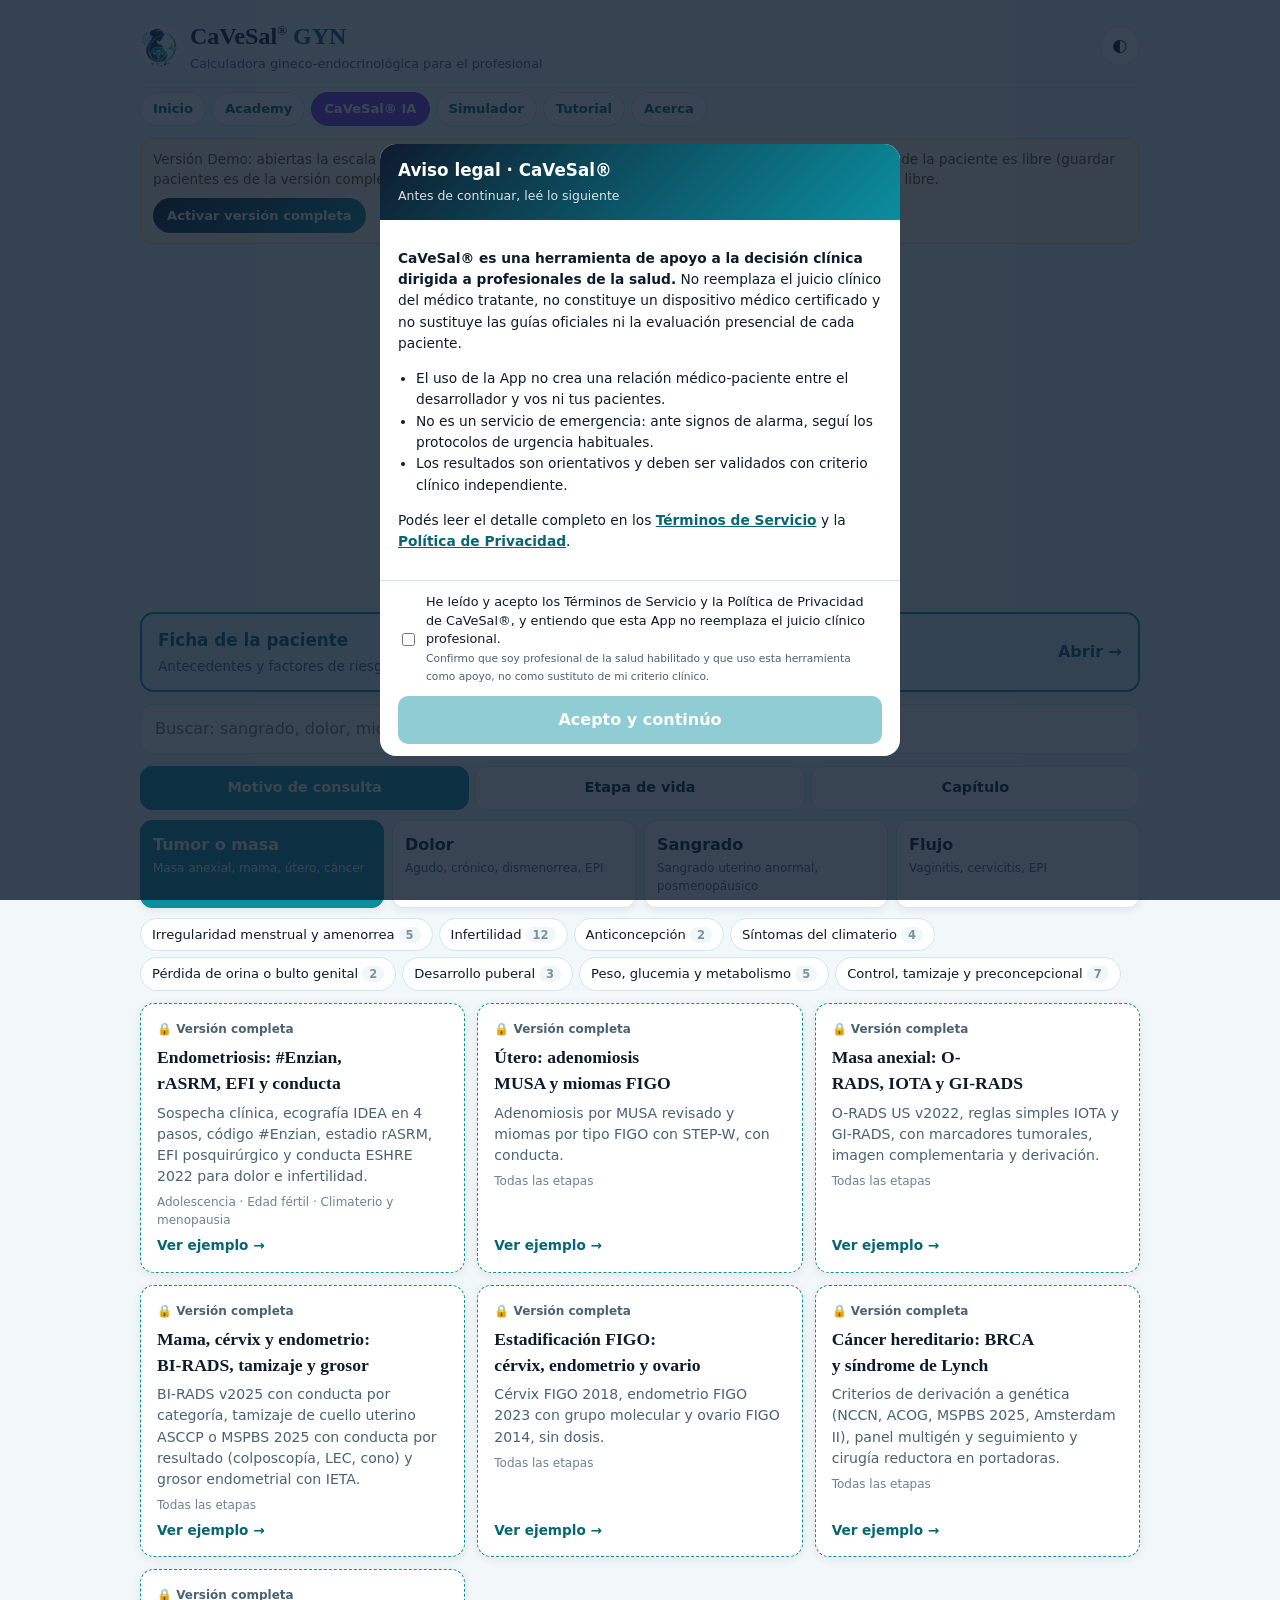
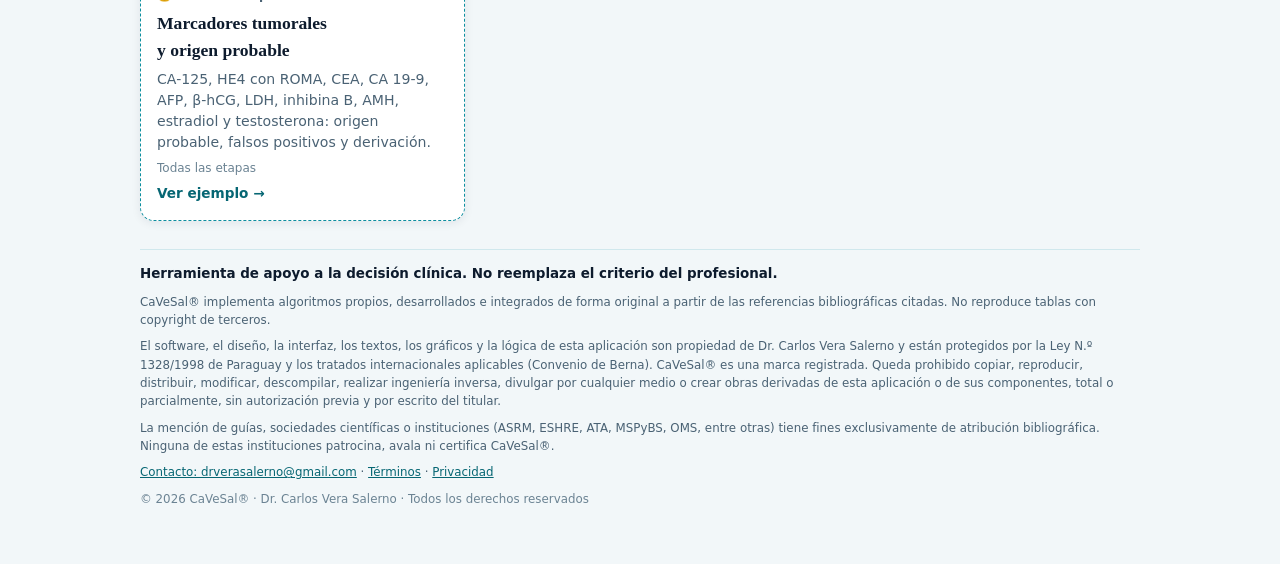
==== demo/index.html @ faa4f285 "Entradas /demo/ y /full/ como en Emergencias (sw v7) Co-authored-by: Perplexity <noreply@perplexity." ====
<!DOCTYPE html>
<!-- Generado por tools/entradas.py desde index.html. No editar a mano. -->
<html lang="es">
<head>
<meta charset="utf-8">
<meta name="viewport" content="width=device-width, initial-scale=1, viewport-fit=cover">
<title>Modo Demo — CaVeSal® GYN</title>
<meta name="description" content="Probá gratis CaVeSal® GYN: escala MRS, día de ovulación, Calculadora de THM, POP-Q, IMC, ficha de la paciente, casos de ejemplo y simulador.">
<meta name="author" content="Dr. Carlos Vera Salerno — CaVeSal® Maternal Fetal Intelligence">
<meta name="copyright" content="© 2026 Dr. Carlos Vera Salerno · CaVeSal® · Ley N.º 1328/1998 (Paraguay)">
<meta name="robots" content="noindex, nofollow">
<meta name="theme-color" content="#0b8e9f">
<script>window.GYN_ENTRADA="demo";window.GYN_RAIZ="../";</script>
<link rel="stylesheet" href="../css/estilos.css">
<meta property="og:type" content="website"/>
<meta property="og:title" content="CaVeSal® DEMO · GYN Calculadora gineco-endocrinológica"/>
<meta property="og:description" content="Probá gratis CaVeSal® GYN: escala MRS, día de ovulación, Calculadora de THM, POP-Q, IMC, ficha de la paciente, casos de ejemplo y simulador."/>
<meta property="og:url" content="https://cavesal.app/cavesal-gyn/demo/"/>
<meta property="og:image" content="https://cavesal.app/cavesal-gyn/og-cover-gyn.jpg"/>
<meta property="og:image:width" content="1200"/>
<meta property="og:image:height" content="630"/>
<meta property="og:image:alt" content="CaVeSal® GYN · Ginecología"/>
<meta property="og:site_name" content="CaVeSal®"/>
<meta property="og:locale" content="es_PY"/>
<meta name="twitter:card" content="summary_large_image"/>
<meta name="twitter:title" content="CaVeSal® DEMO · GYN Calculadora gineco-endocrinológica"/>
<meta name="twitter:description" content="Probá gratis CaVeSal® GYN: escala MRS, día de ovulación, Calculadora de THM, POP-Q, IMC, ficha de la paciente, casos de ejemplo y simulador."/>
<meta name="twitter:image" content="https://cavesal.app/cavesal-gyn/og-cover-gyn.jpg"/>
<link rel="manifest" href="manifest.json">
<link rel="icon" type="image/png" href="../assets/favicon.png">
<link rel="apple-touch-icon" href="../assets/apple-touch-icon.png">
<meta name="apple-mobile-web-app-capable" content="yes">
<meta name="mobile-web-app-capable" content="yes">
<meta name="apple-mobile-web-app-title" content="CaVeSal GYN">
</head>
<body>

<!-- Aviso legal · modal de aceptación (mismo texto y clave que las otras apps CaVeSal®) -->
<div id="cavesal-legal-overlay" hidden>
  <div id="cavesal-legal-modal" role="dialog" aria-modal="true" aria-labelledby="cavesal-legal-title">
    <header>
      <h2 id="cavesal-legal-title">Aviso legal · CaVeSal®</h2>
      <p>Antes de continuar, leé lo siguiente</p>
    </header>
    <div id="cavesal-legal-body">
      <p><strong>CaVeSal® es una herramienta de apoyo a la decisión clínica dirigida a profesionales de la salud.</strong> No reemplaza el juicio clínico del médico tratante, no constituye un dispositivo médico certificado y no sustituye las guías oficiales ni la evaluación presencial de cada paciente.</p>
      <ul>
        <li>El uso de la App no crea una relación médico-paciente entre el desarrollador y vos ni tus pacientes.</li>
        <li>No es un servicio de emergencia: ante signos de alarma, seguí los protocolos de urgencia habituales.</li>
        <li>Los resultados son orientativos y deben ser validados con criterio clínico independiente.</li>
      </ul>
      <p>Podés leer el detalle completo en los <a href="https://cavesal.app/terminos.html" target="_blank" rel="noopener">Términos de Servicio</a> y la <a href="https://cavesal.app/privacidad.html" target="_blank" rel="noopener">Política de Privacidad</a>.</p>
    </div>
    <div id="cavesal-legal-footer">
      <label id="cavesal-legal-check">
        <input type="checkbox" id="cavesal-legal-checkbox">
        <span>He leído y acepto los Términos de Servicio y la Política de Privacidad de CaVeSal®, y entiendo que esta App no reemplaza el juicio clínico profesional.<br><small>Confirmo que soy profesional de la salud habilitado y que uso esta herramienta como apoyo, no como sustituto de mi criterio clínico.</small></span>
      </label>
      <button id="cavesal-legal-accept" type="button" disabled>Acepto y continúo</button>
    </div>
  </div>
</div>

<!-- Activación de la versión completa (se abre desde los botones "Activar versión completa") -->
<div id="license_gate" hidden role="dialog" aria-modal="true" aria-labelledby="lg_tit">
  <div class="lg-caja">
    <button id="lg_cerrar" class="lg-cerrar" type="button" aria-label="Cerrar">×</button>
    <div class="lg-ico" aria-hidden="true">🔒</div>
    <h2 id="lg_tit">Activá CaVeSal® GYN — Versión Completa</h2>
    <p class="lg-msg">Tu clave de acceso es válida para un solo dispositivo. Al ingresarla, este dispositivo queda habilitado para todas las funciones, incluidas las futuras actualizaciones.</p>
    <input id="lg_input" type="text" placeholder="GYN-XXXX-XXXX-XXXX-XXXX" maxlength="30" autocomplete="off" aria-label="Clave de licencia">
    <button id="lg_btn" type="button">Activar</button>
    <div id="lg_error" role="alert" hidden></div>
    <div id="lg_reactivar"></div>
    <a href="https://cavesal.gumroad.com/l/cavesal" target="_blank" rel="noopener">¿No tenés clave? Adquirí la versión completa →</a><br>
    <a href="https://cavesal.app/comprar.html?producto=gyn" target="_blank" rel="noopener">¿No tenés tarjeta? Comprá por transferencia →</a>
  </div>
</div>

<div class="wrap">
  <header class="topbar">
    <a class="brand" href="#">
      <img class="logo" src="../assets/logo-gyn-icono.png" alt="" width="40" height="40">
      <span><span class="name">CaVeSal<sup>®</sup> <b>GYN</b></span><span class="tag">Calculadora gineco-endocrinológica para el profesional</span></span>
    </a>
    <button id="btnTema" class="btn-tema" type="button" aria-label="Cambiar tema claro u oscuro">◐</button>
  </header>
  <nav class="topnav" aria-label="Secciones">
    <a class="pill" href="#">Inicio</a>
    <a class="pill" href="/academy/">Academy</a>
    <a class="pill pill-ia" href="https://ia.cavesal.app/" target="_blank" rel="noopener">CaVeSal® IA</a>
    <a class="pill" href="../simulador.html">Simulador</a>
    <a class="pill" href="../manual.html">Tutorial</a>
    <a class="pill" href="../acerca.html">Acerca</a>
  </nav>
  <div class="demo-banner" id="demoBanner" hidden>
    <span>Versión Demo: abiertas la escala MRS, el día de ovulación, la Calculadora de THM, el POP-Q y el IMC. La ficha de la paciente es libre (guardar pacientes es de la versión completa). En los demás módulos podés ver un caso de ejemplo, y el <a href="../simulador.html">Simulador</a> es libre.</span>
    <button type="button" class="btn-activar" data-activar>Activar versión completa</button>
  </div>

  <main>
    <section id="inicio">
      <div class="logo-hero"><img src="../assets/logo-gyn.jpg" alt="CaVeSal® GYN · Ginecología · Herramientas clínicas para la práctica ginecológica" width="640" height="640"></div>
      <a class="ficha-bar" href="#ficha"><span class="fb-tit">Ficha de la paciente</span><span class="fb-sub" id="fichaChip">Antecedentes y factores de riesgo con semáforo</span><span class="fb-ir">Abrir →</span></a>
      <label class="buscador"><span class="sr">Buscar</span><input id="buscar" type="search" placeholder="Buscar: sangrado, dolor, mioma, SOMP, ectópico, mamografía…" autocomplete="off"></label>
      <div class="tabs" id="tabs" role="tablist" aria-label="Buscar por"></div>
      <div class="sub" id="sub"></div>
      <p class="cat-intro" id="catIntro"></p>
      <div class="grid" id="grid"></div>
      <p class="vacio" id="vacio" hidden>Sin resultados. Probá con otra palabra o elegí un motivo de consulta.</p>
    </section>

    <section id="pantalla" hidden>
      <button type="button" class="btn-volver" id="volver">← Volver</button>
      <div class="p-cab">
        <h2 id="pTitulo" tabindex="-1"></h2>
        <p class="p-sub" id="pSub"></p>
      </div>
      <div class="p-cuerpo" id="pCuerpo"></div>
    </section>
  </main>

  <footer class="pie" id="pie"></footer>
</div>

<script src="../js/textos-es.js"></script>
<script src="../js/cvs-lic.js"></script>
<script src="../js/licencia.js"></script>
<script src="../js/fertilidad.js"></script>
<script src="../js/preconcepcional.js"></script>
<script src="../js/imc.js"></script>
<script src="../js/pubertad.js"></script>
<script src="../js/dm.js"></script>
<script src="../js/ejemplos.js"></script>
<script src="../js/pareja.js"></script>
<script src="../js/somp.js"></script>
<script src="../js/mrs.js"></script>
<script src="../js/prolapso.js"></script>
<script src="../js/incontinencia.js"></script>
<script src="../js/vaginitis.js"></script>
<script src="../js/thm.js"></script>
<script src="../js/mec.js"></script>
<script src="../js/incretinas.js"></script>
<script src="../js/comun.js"></script>
<script src="../js/orads.js"></script>
<script src="../js/estudios.js"></script>
<script src="../js/utero.js"></script>
<script src="../js/endometriosis.js"></script>
<script src="../js/onco.js"></script>
<script src="../js/hua.js"></script>
<script src="../js/amenorrea.js"></script>
<script src="../js/epi.js"></script>
<script src="../js/dolor.js"></script>
<script src="../js/ficha.js"></script>
<script src="../js/laboratorio.js"></script>
<script src="../js/marcadores.js"></script>
<script src="../js/ecogin.js"></script>
<script src="../js/densitometria.js"></script>
<script src="../js/induccion.js"></script>
<script src="../js/sho.js"></script>
<script src="../js/metodos.js"></script>
<script src="../js/genetica.js"></script>
<script src="../js/puente.js"></script>
<script src="../js/app.js"></script>
<script src="../js/pwa.js"></script>
<script>/* Academy se abre aparte (no reemplaza la app) y lleva la clave para entrar directo. En la Demo queda bloqueada: pide la clave. */
(function(){document.addEventListener("click",function(ev){var a=ev.target&&ev.target.closest?ev.target.closest('a[href^="/academy/"]'):null;if(!a)return;var L=window.GYN&&window.GYN.licencia;if(L&&!L.esFull()){ev.preventDefault();ev.stopPropagation();L.abrir();return;}var k="";try{k=(localStorage.getItem("cavesal_gyn_full_unlocked")||"").trim();}catch(e){}if(k==="true"||k==="1")k="";var h=k?"#k="+encodeURIComponent(k):"";a.href="https://cavesal.app/academy/?desde=gyn"+h;a.target="_blank";a.rel="noopener";},true);})();</script>
</body>
</html>
---- css/estilos.css ----
/* CaVeSal® GYN · Estilos. © 2026 Dr. Carlos Vera Salerno · Ley N.º 1328/1998 (Paraguay). */
:root{
  --bg:#f2f7f9; --surface:#fff; --surface-2:#eaf4f6;
  --ink:#0d1b2d; --ink-soft:#4a6274; --ink-faint:#6b8393;
  --line:#d0e8ed; --line-soft:#e4f0f2;
  --teal:#0b8e9f; --teal-ink:#066673; --teal-soft:#e6f7f9; --on-teal:#fff;
  --gold:#8a6d0b; --gold-soft:#faf3df; --gold-line:#d9bb5a;
  --ok:#1b6e3a; --ok-soft:#e6f4ea; --ok-line:#7cc293;
  --warn:#8a5a00; --warn-soft:#fdf3dc; --warn-line:#e0b24f;
  --ora:#9a3f0b; --ora-soft:#fde9dc; --ora-line:#ec9b66;
  --bad:#a1241b; --bad-soft:#fbe5e3; --bad-line:#e48a82;
  --shadow:0 2px 10px rgba(13,27,45,.08);
  --display:Georgia,"Times New Roman",serif;
  --body:system-ui,-apple-system,"Segoe UI",Roboto,sans-serif;
  --radius:14px;
}
@media (prefers-color-scheme: dark){
  :root:not([data-theme="light"]){
    --bg:#0b1420; --surface:#101c2b; --surface-2:#15202f;
    --ink:#eef4f7; --ink-soft:#a9bdcb; --ink-faint:#8199ab;
    --line:#223447; --line-soft:#1b2a3a;
    --teal:#3fc2d3; --teal-ink:#bdeef5; --teal-soft:#122a30; --on-teal:#06222a;
    --gold:#e0bb52; --gold-soft:#2a2414; --gold-line:#6b5a1e;
    --ok:#8fe0a8; --ok-soft:#12291a; --ok-line:#2f6b42;
    --warn:#f2cd6e; --warn-soft:#2b2412; --warn-line:#6e5a20;
    --ora:#f6b48a; --ora-soft:#2e1d12; --ora-line:#7a4524;
    --bad:#f4a39b; --bad-soft:#2e1514; --bad-line:#7a302a;
    --shadow:0 2px 14px rgba(0,0,0,.4); color-scheme:dark;
  }
}
:root[data-theme="dark"]{
  --bg:#0b1420; --surface:#101c2b; --surface-2:#15202f;
  --ink:#eef4f7; --ink-soft:#a9bdcb; --ink-faint:#8199ab;
  --line:#223447; --line-soft:#1b2a3a;
  --teal:#3fc2d3; --teal-ink:#bdeef5; --teal-soft:#122a30; --on-teal:#06222a;
  --gold:#e0bb52; --gold-soft:#2a2414; --gold-line:#6b5a1e;
  --ok:#8fe0a8; --ok-soft:#12291a; --ok-line:#2f6b42;
  --warn:#f2cd6e; --warn-soft:#2b2412; --warn-line:#6e5a20;
  --ora:#f6b48a; --ora-soft:#2e1d12; --ora-line:#7a4524;
  --bad:#f4a39b; --bad-soft:#2e1514; --bad-line:#7a302a;
  --shadow:0 2px 14px rgba(0,0,0,.4); color-scheme:dark;
}
*{box-sizing:border-box}
[hidden]{display:none!important}
html{-webkit-text-size-adjust:100%}
body{margin:0;background:var(--bg);color:var(--ink);font-family:var(--body);line-height:1.5;
  padding-left:max(14px,env(safe-area-inset-left,0px));padding-right:max(14px,env(safe-area-inset-right,0px));overflow-x:hidden}
h1,h2,h3{font-family:var(--display);font-weight:600;margin:0;text-wrap:balance}
a{color:var(--teal-ink)}
button,input,select{font:inherit;color:inherit}
.wrap{max-width:1000px;margin:0 auto;padding:18px 0 48px}

.topbar{display:flex;align-items:center;gap:12px;padding-bottom:14px;border-bottom:1px solid var(--line)}
.brand{display:flex;align-items:center;gap:10px;text-decoration:none;color:inherit;min-width:0}
.logo{width:40px;height:40px;object-fit:contain}
.brand .name{display:block;font-family:var(--display);font-size:1.5rem;font-weight:600}
.brand .name b{color:var(--teal-ink)}
.brand .name sup{font-size:.55em}
.brand .tag{display:block;font-size:.8rem;color:var(--ink-soft)}
.btn-tema{margin-left:auto;flex:none;width:40px;height:40px;border-radius:50%;border:1px solid var(--line);background:var(--surface);cursor:pointer;font-size:1.1rem}

.cats{display:grid;grid-template-columns:repeat(auto-fill,minmax(150px,1fr));gap:8px;margin:16px 0 10px}
.cat{display:flex;justify-content:space-between;align-items:center;gap:6px;text-align:left;padding:10px 12px;border-radius:12px;border:1px solid var(--line);background:var(--surface);cursor:pointer;font-weight:600;font-size:.9rem;box-shadow:var(--shadow)}
.cat[aria-pressed="true"]{background:var(--teal);color:var(--on-teal);border-color:var(--teal)}
.c-n{font-size:.72rem;font-weight:700;border-radius:999px;padding:1px 7px;background:var(--surface-2);color:var(--ink-soft)}
.cat[aria-pressed="true"] .c-n{background:rgba(255,255,255,.25);color:inherit}
.cat-intro{color:var(--ink-soft);margin:6px 0 12px;font-size:.92rem}
.filtro-wrap{display:flex;flex-wrap:wrap;align-items:center;gap:8px;margin-bottom:14px}
.filtro-etq{font-size:.78rem;font-weight:700;color:var(--ink-faint);text-transform:uppercase;letter-spacing:.04em}
.filtro{display:flex;flex-wrap:wrap;gap:6px}
.chip{padding:6px 11px;border-radius:999px;border:1px solid var(--line);background:var(--surface);cursor:pointer;font-size:.82rem}
.chip[aria-pressed="true"]{background:var(--teal-soft);border-color:var(--teal);color:var(--teal-ink);font-weight:700}
.rango{font-size:.8rem;color:var(--ink-soft)}
.grid{display:grid;grid-template-columns:repeat(auto-fill,minmax(260px,1fr));gap:12px}
.card{display:flex;flex-direction:column;gap:6px;padding:16px;border-radius:var(--radius);background:var(--surface);border:1px solid var(--line);text-decoration:none;color:inherit;box-shadow:var(--shadow)}
.card.v1{border-color:var(--teal)}
.card h3{font-size:1.1rem}
.card p{margin:0;font-size:.88rem;color:var(--ink-soft)}
.card .etapas{font-size:.75rem;color:var(--ink-faint)}
.card .ir{margin-top:auto;font-weight:700;font-size:.85rem;color:var(--teal-ink)}
.badge{align-self:flex-start;font-size:.7rem;font-weight:700;padding:2px 8px;border-radius:999px;border:1px solid}
.b-v1{background:var(--teal-soft);color:var(--teal-ink);border-color:var(--teal)}
.b-prox{background:var(--gold-soft);color:var(--gold);border-color:var(--gold-line)}
.vacio{padding:16px;border:1px dashed var(--line);border-radius:var(--radius);color:var(--ink-soft)}

.btn-volver{margin:16px 0 8px;padding:8px 12px;border-radius:10px;border:1px solid var(--line);background:var(--surface);cursor:pointer;font-weight:600}
.p-cab{display:flex;flex-direction:column;gap:6px;margin-bottom:14px}
.p-cab h2{font-size:1.5rem;outline:none}
.p-sub{margin:0;color:var(--ink-soft);font-size:.88rem}
.p-cuerpo{background:var(--surface);border:1px solid var(--line);border-radius:var(--radius);padding:16px;box-shadow:var(--shadow)}
.p-cuerpo h3{font-size:1.02rem;margin:14px 0 6px}
.prox-aviso{background:var(--gold-soft);border:1px solid var(--gold-line);color:var(--gold);border-radius:10px;padding:10px 12px;margin:0 0 6px;font-size:.88rem}
.ayuda{font-size:.86rem;color:var(--ink-soft);margin:0 0 12px}

.form{display:grid;grid-template-columns:repeat(auto-fill,minmax(220px,1fr));gap:12px}
.campo{display:flex;flex-direction:column;gap:4px;font-size:.86rem;font-weight:600}
.campo small{font-weight:400;color:var(--ink-faint);font-size:.76rem}
.campo .u{font-style:normal;font-weight:400;color:var(--ink-faint)}
.campo input,.campo select{width:100%;padding:10px 12px;border-radius:10px;border:1.5px solid var(--line);background:var(--bg);font-size:1rem;min-height:44px}
.campo input:focus,.campo select:focus{outline:2px solid var(--teal);outline-offset:1px}

.resultados{display:flex;flex-direction:column;gap:8px;margin-top:14px}
.fila{border-radius:10px;padding:10px 12px;border:1px solid var(--line);border-left-width:5px;background:var(--surface-2)}
.fila .f-etq{font-size:.76rem;font-weight:700;color:var(--ink-soft);text-transform:uppercase;letter-spacing:.03em}
.fila .f-val{font-size:.98rem}
.fila .f-det{font-size:.78rem;color:var(--ink-soft)}
.fila.verde{background:var(--ok-soft);border-color:var(--ok-line);border-left-color:var(--ok)}
.fila.ambar{background:var(--warn-soft);border-color:var(--warn-line);border-left-color:var(--warn)}
.fila.naranja{background:var(--ora-soft);border-color:var(--ora-line);border-left-color:var(--ora)}
.fila.rojo{background:var(--bad-soft);border-color:var(--bad-line);border-left-color:var(--bad)}
.orientativa{font-size:.84rem;font-weight:600;margin:12px 0 0}
.etiqueta{font-size:.72rem;color:var(--ink-faint);margin:12px 0 0;line-height:1.45}
.cita{font-size:.74rem;color:var(--ink-soft);margin:12px 0 0;overflow-wrap:anywhere}
.ref{margin-top:14px;font-size:.84rem}
.ref summary{cursor:pointer;font-weight:700;color:var(--teal-ink)}
.ref ul,.ref ol{padding-left:20px}

.mrs-total{position:sticky;top:0;z-index:5;display:flex;flex-wrap:wrap;align-items:baseline;justify-content:space-between;gap:6px 12px;padding:12px 14px;margin:-4px -4px 12px;border-radius:12px;border:1px solid var(--line);border-left-width:6px;background:var(--surface);box-shadow:var(--shadow)}
.mrs-total .mt-num{font-family:var(--display);font-size:1.7rem;font-weight:700}
.mrs-total .mt-etq{font-weight:700}
.mrs-total.verde{border-left-color:var(--ok)} .mrs-total.verde .mt-etq{color:var(--ok)}
.mrs-total.ambar{border-left-color:var(--warn)} .mrs-total.ambar .mt-etq{color:var(--warn)}
.mrs-total.naranja{border-left-color:var(--ora)} .mrs-total.naranja .mt-etq{color:var(--ora)}
.mrs-total.rojo{border-left-color:var(--bad)} .mrs-total.rojo .mt-etq{color:var(--bad)}
.mrs-grupo{border:1px solid var(--line);border-radius:12px;padding:8px 12px 4px;margin:0 0 12px}
.mrs-grupo legend{font-weight:700;padding:0 6px;color:var(--teal-ink)}
.mrs-item{display:flex;flex-wrap:wrap;align-items:center;justify-content:space-between;gap:6px 12px;padding:8px 0;border-bottom:1px solid var(--line-soft)}
.mrs-item:last-child{border-bottom:0}
.mrs-txt{flex:1 1 220px;font-size:.9rem}
.mrs-opts{display:flex;gap:6px}
.opt input{position:absolute;opacity:0;width:1px;height:1px}
.opt span{display:inline-flex;align-items:center;justify-content:center;width:40px;height:40px;border-radius:10px;border:1.5px solid var(--line);background:var(--bg);font-weight:700;cursor:pointer}
.opt input:checked+span{background:var(--teal);border-color:var(--teal);color:var(--on-teal)}
.opt input:focus-visible+span{outline:2px solid var(--teal);outline-offset:2px}
.leyenda{font-size:.76rem;color:var(--ink-faint);margin:0 0 4px}
.mrs-lista{font-size:.84rem;margin:6px 0}
.btn-sec{margin-top:12px;padding:10px 16px;border-radius:10px;border:1.5px solid var(--teal);background:transparent;color:var(--teal-ink);font-weight:700;cursor:pointer}

.pie{margin-top:28px;padding-top:14px;border-top:1px solid var(--line);font-size:.74rem;color:var(--ink-soft);line-height:1.55}
.pie p{margin:0 0 8px}
.pie .aviso{font-size:.84rem;font-weight:700;color:var(--ink)}
.pie .copy{color:var(--ink-faint)}

#cavesal-legal-overlay{position:fixed;inset:0;z-index:100000;background:rgba(13,27,45,.82);display:flex;align-items:center;justify-content:center;padding:16px}
#cavesal-legal-modal{background:#fff;color:#0d1b2d;border-radius:16px;max-width:520px;width:100%;max-height:92vh;display:flex;flex-direction:column;overflow:hidden}
#cavesal-legal-modal header{background:linear-gradient(135deg,#0d1b2d,#0b8e9f);color:#fff;padding:14px 18px}
#cavesal-legal-modal header h2{font-family:var(--body);font-size:1.05rem;font-weight:800}
#cavesal-legal-modal header p{font-size:.78rem;opacity:.85;margin:4px 0 0}
#cavesal-legal-body{padding:14px 18px;overflow-y:auto;font-size:.86rem;line-height:1.55}
#cavesal-legal-body ul{padding-left:18px}
#cavesal-legal-body a{color:#066673;font-weight:600}
#cavesal-legal-footer{padding:12px 18px;border-top:1px solid #d0e8ed;display:flex;flex-direction:column;gap:10px}
#cavesal-legal-check{display:flex;gap:8px;font-size:.8rem;line-height:1.45}
#cavesal-legal-check small{color:#4a6274}
#cavesal-legal-accept{padding:12px;border:0;border-radius:10px;background:#0b8e9f;color:#fff;font-weight:700;cursor:pointer}
#cavesal-legal-accept:disabled{opacity:.45;cursor:not-allowed}

#license_gate{position:fixed;inset:0;z-index:99999;background:linear-gradient(135deg,#0d1b2d,#0b8e9f);display:flex;align-items:center;justify-content:center;padding:20px}
.lg-caja{background:#fff;color:#0d1b2d;border-radius:20px;padding:26px 22px;width:100%;max-width:400px;text-align:center}
.lg-caja h2{font-family:var(--body);font-size:1.1rem;font-weight:800;margin:6px 0}
.lg-ico{font-size:2rem}
.lg-msg{font-size:.82rem;color:#4a6274}
#lg_input{width:100%;padding:12px;border:2px solid #d0e8ed;border-radius:10px;text-align:center;text-transform:uppercase;font-family:ui-monospace,monospace;margin-bottom:10px;background:#fff;color:#0d1b2d}
#lg_btn{width:100%;padding:13px;border:0;border-radius:10px;background:linear-gradient(135deg,#0d1b2d,#0b8e9f);color:#fff;font-weight:700;cursor:pointer;margin-bottom:10px}
#lg_error{background:#fdecea;border-left:3px solid #c0392b;border-radius:8px;padding:10px;font-size:.8rem;color:#a1241b;text-align:left;margin-bottom:10px}
.lg-caja a{font-size:.78rem;color:#066673}

@media (max-width:480px){
  .brand .name{font-size:1.3rem}
  .cats{grid-template-columns:1fr 1fr}
  .grid,.form{grid-template-columns:1fr}
  .opt span{width:38px;height:38px}
}

.logo{border-radius:50%;background:#fff}
.logo-hero{background:#fff;border-radius:16px;padding:6px;margin:4px auto 14px;max-width:340px;box-shadow:0 1px 4px rgba(0,0,0,.08)}
.logo-hero img{display:block;width:100%;height:auto}

#license_gate{background:rgba(13,27,45,.82)}
#license_gate[hidden]{display:none}
.lg-caja{position:relative}
.lg-cerrar{position:absolute;top:8px;right:10px;border:0;background:none;font-size:1.6rem;line-height:1;color:#4a6274;cursor:pointer;padding:4px 8px}
.topnav{display:flex;flex-wrap:wrap;gap:6px;margin:4px 0 12px}
.pill{display:inline-block;padding:6px 12px;border-radius:999px;border:1px solid var(--line);background:var(--surface);color:var(--teal-ink);text-decoration:none;font-size:.82rem;font-weight:600}
.pill:hover{border-color:var(--teal-ink)}
.pill-ia{background:#7c3aed;border-color:#7c3aed;color:#fff}
.demo-banner{display:flex;flex-wrap:wrap;align-items:center;gap:8px 12px;background:#fff7e6;border:1px solid #f0d49a;color:#5c4206;border-radius:12px;padding:10px 12px;margin:0 0 12px;font-size:.85rem}
.demo-banner[hidden]{display:none}
.btn-activar{border:0;border-radius:999px;background:linear-gradient(135deg,#0d1b2d,#0b8e9f);color:#fff;font-weight:700;padding:8px 14px;cursor:pointer;font-size:.82rem}
.bloqueo{border:1px dashed var(--line);border-radius:14px;padding:16px;background:var(--surface);margin:10px 0}
.bloqueo h3{margin:0 0 6px;font-size:1rem}
.bloqueo p{margin:0 0 10px;font-size:.88rem;color:var(--ink-soft)}
.bloqueo .compra{display:flex;flex-wrap:wrap;gap:10px;margin-top:10px;font-size:.8rem}
.bloqueo .compra a{color:var(--teal-ink)}
.b-full{background:#eef2f7;color:#334155}
/* Prolapso POP-Q */
.grid2{display:grid;grid-template-columns:1fr 1fr;gap:10px}
.grid3{display:grid;grid-template-columns:repeat(3,1fr);gap:10px}
.grid2>*,.grid3>*{min-width:0}
.chk{display:flex;gap:8px;align-items:flex-start;font-size:.88rem;margin:4px 0 10px}
.chk input{margin-top:3px;width:18px;height:18px}
.pq-grilla{display:grid;grid-template-columns:repeat(3,1fr);border:1.5px solid var(--line);border-radius:10px;overflow:hidden}
.pq-celda{padding:8px;text-align:center;border-right:1px solid var(--line);border-bottom:1px solid var(--line);background:var(--surface)}
.pq-celda:nth-child(3n){border-right:0}.pq-celda:nth-child(n+7){border-bottom:0}
.pq-celda span{display:block;font-size:.72rem;color:var(--ink-soft);font-weight:700}
.pq-celda b{font-size:1rem}
.pq-notas{margin:0;padding-left:18px;font-size:.82rem;color:var(--ink-soft)}
.pq-acciones{display:flex;gap:10px;flex-wrap:wrap}
.vg-tto{margin:-4px 0 12px;padding:8px 12px;border-left:3px solid var(--line);font-size:.88rem}
.vg-tto p{margin:6px 0 2px}
.seg{display:flex;flex-wrap:wrap;gap:6px;margin:4px 0 10px}
.opt-seg{position:relative}
.opt-seg input{position:absolute;opacity:0;pointer-events:none}
.opt-seg span{display:inline-block;padding:8px 12px;border-radius:999px;border:1.5px solid var(--line);font-size:.84rem;font-weight:600;cursor:pointer;min-height:36px}
.opt-seg input:checked+span{border-color:var(--teal);background:var(--teal);color:#fff}
.opt-seg input:focus-visible+span{outline:2px solid var(--teal);outline-offset:2px}
.p-cuerpo h3.sub{margin:4px 0 8px;padding-top:6px}
.p-cuerpo h3.sub ~ h3.sub{margin-top:26px;border-top:1px solid var(--line);padding-top:18px}
.fila .lista{margin:4px 0 0;padding-left:18px;font-size:.88rem}
.fila .lista li{margin:2px 0}
.chk input{flex:none}
/* Tablas de referencia (marcadores) */
.tabla-scroll{overflow-x:auto;margin:6px 0 10px;border:1px solid var(--line);border-radius:10px}
.tabla{width:100%;border-collapse:collapse;font-size:.84rem;color:var(--ink)}
.tabla th{background:var(--surface-2);text-align:left;padding:7px 8px;font-weight:700}
.tabla td{padding:6px 8px;border-top:1px solid var(--line-soft);vertical-align:top}

/* THM · Paso a paso */
.th-vista { display: flex; align-items: center; gap: 8px; flex-wrap: wrap; margin: 8px 0 12px; }
.th-nav { border-left: 4px solid var(--teal); padding: 6px 12px; margin: 0 0 12px; }
.th-paso { font-weight: 700; margin: 0 0 2px; }
.th-oculto { display: none !important; }
.th-solo3 > *:not([data-paso="3"]) { display: none !important; }
.th-navbtn { margin-top: 8px; }
@media print {
  .th-vista, .th-navbtn, .th-nav small, header, nav, .no-print { display: none !important; }
}

/* Casos de ejemplo */
.ej-barra{display:flex;flex-wrap:wrap;gap:8px;align-items:center;margin:0 0 14px;padding:10px 12px;border:1px dashed var(--borde,#c9d6dc);border-radius:10px}
.ej-etq{font-size:.85rem;font-weight:700;width:100%}
.ej-btn{font-size:.82rem;text-align:left}
.bloqueo + .ej-barra{margin-top:14px}
.ej-aviso{margin:0 0 14px;padding:12px 14px;border-radius:10px;background:#eef7f8;border:1px solid #0e7490;color:#0d3b46;font-size:.88rem;line-height:1.45}
[data-theme="dark"] .ej-aviso{background:#123038;color:#d7eef2}
.ej-acc{display:flex;flex-wrap:wrap;gap:8px;margin:10px 0 6px}
.ej-aviso [data-ej-salir]{margin-top:8px}
.ej-barra .btn-sec,.ej-acc .btn-sec{margin-top:0;text-decoration:none;display:inline-block}
/* Inicio: ficha, buscador y pestañas */
.ficha-bar{display:grid;grid-template-columns:1fr auto;gap:2px 12px;align-items:center;margin:16px 0 12px;padding:14px 16px;border-radius:var(--radius);border:2px solid var(--teal);background:var(--teal-soft);color:inherit;text-decoration:none;box-shadow:var(--shadow)}
.ficha-bar .fb-tit{font-weight:800;font-size:1.05rem;color:var(--teal-ink)}
.ficha-bar .fb-sub{grid-column:1;font-size:.85rem;color:var(--ink-soft)}
.ficha-bar .fb-ir{grid-row:1/3;grid-column:2;font-weight:700;color:var(--teal-ink)}
.buscador{display:block;margin:0 0 12px}
.buscador input{width:100%;padding:12px 14px;border-radius:12px;border:1px solid var(--line);background:var(--surface);color:var(--ink);font-size:1rem}
.sr{position:absolute;width:1px;height:1px;overflow:hidden;clip:rect(0 0 0 0)}
.tabs{display:grid;grid-template-columns:repeat(3,1fr);gap:6px;margin-bottom:10px}
.tab{padding:10px 8px;border-radius:12px;border:1px solid var(--line);background:var(--surface);cursor:pointer;font-weight:700;font-size:.9rem;color:var(--ink)}
.tab[aria-selected="true"]{background:var(--teal);color:var(--on-teal);border-color:var(--teal)}
.sub{display:flex;flex-wrap:wrap;gap:6px;margin-bottom:8px}
.tiles{display:grid;grid-template-columns:repeat(4,1fr);gap:8px;width:100%;margin-bottom:4px}
.tile{display:flex;flex-direction:column;gap:2px;text-align:left;padding:12px;border-radius:12px;border:1px solid var(--line);background:var(--surface);cursor:pointer;box-shadow:var(--shadow);color:var(--ink)}
.tile b{font-size:1rem}
.tile small{font-size:.75rem;color:var(--ink-soft)}
.tile[aria-pressed="true"]{background:var(--teal);border-color:var(--teal);color:var(--on-teal)}
.tile[aria-pressed="true"] small{color:inherit}
.chip .c-n{margin-left:4px;opacity:.7}
.card.bloq{border-style:dashed}
.card .lock{font-size:.75rem;font-weight:700;color:var(--ink-soft)}
.fi-dot{display:inline-block;width:.7em;height:.7em;border-radius:50%;vertical-align:middle;margin-right:2px}
.fi-rojo{background:var(--bad)} .fi-naranja{background:var(--ora)} .fi-ambar{background:var(--warn)} .fi-verde{background:var(--ok)} .fi-neutro{background:var(--ink-faint)}
.fi-imp{cursor:pointer}
.cons-bar{margin-bottom:12px}
@media (max-width:640px){.tiles{grid-template-columns:repeat(2,1fr)}.tab{font-size:.8rem}}
/* Entrega C · métodos anticonceptivos */
.mec-c{display:inline-block;min-width:1.8em;text-align:center;padding:2px 6px;border-radius:6px;font-weight:700;color:#fff}
.mec-c.c1{background:#2e7d32}.mec-c.c2{background:#9a6b00}.mec-c.c3{background:#c25a00}.mec-c.c4{background:#b3261e}
.tabla tr.mt-uso td{border-top:0;padding-top:0;font-size:.84rem;color:var(--ink-soft)}
.tabla tr.mt-uso .lista{margin:0}
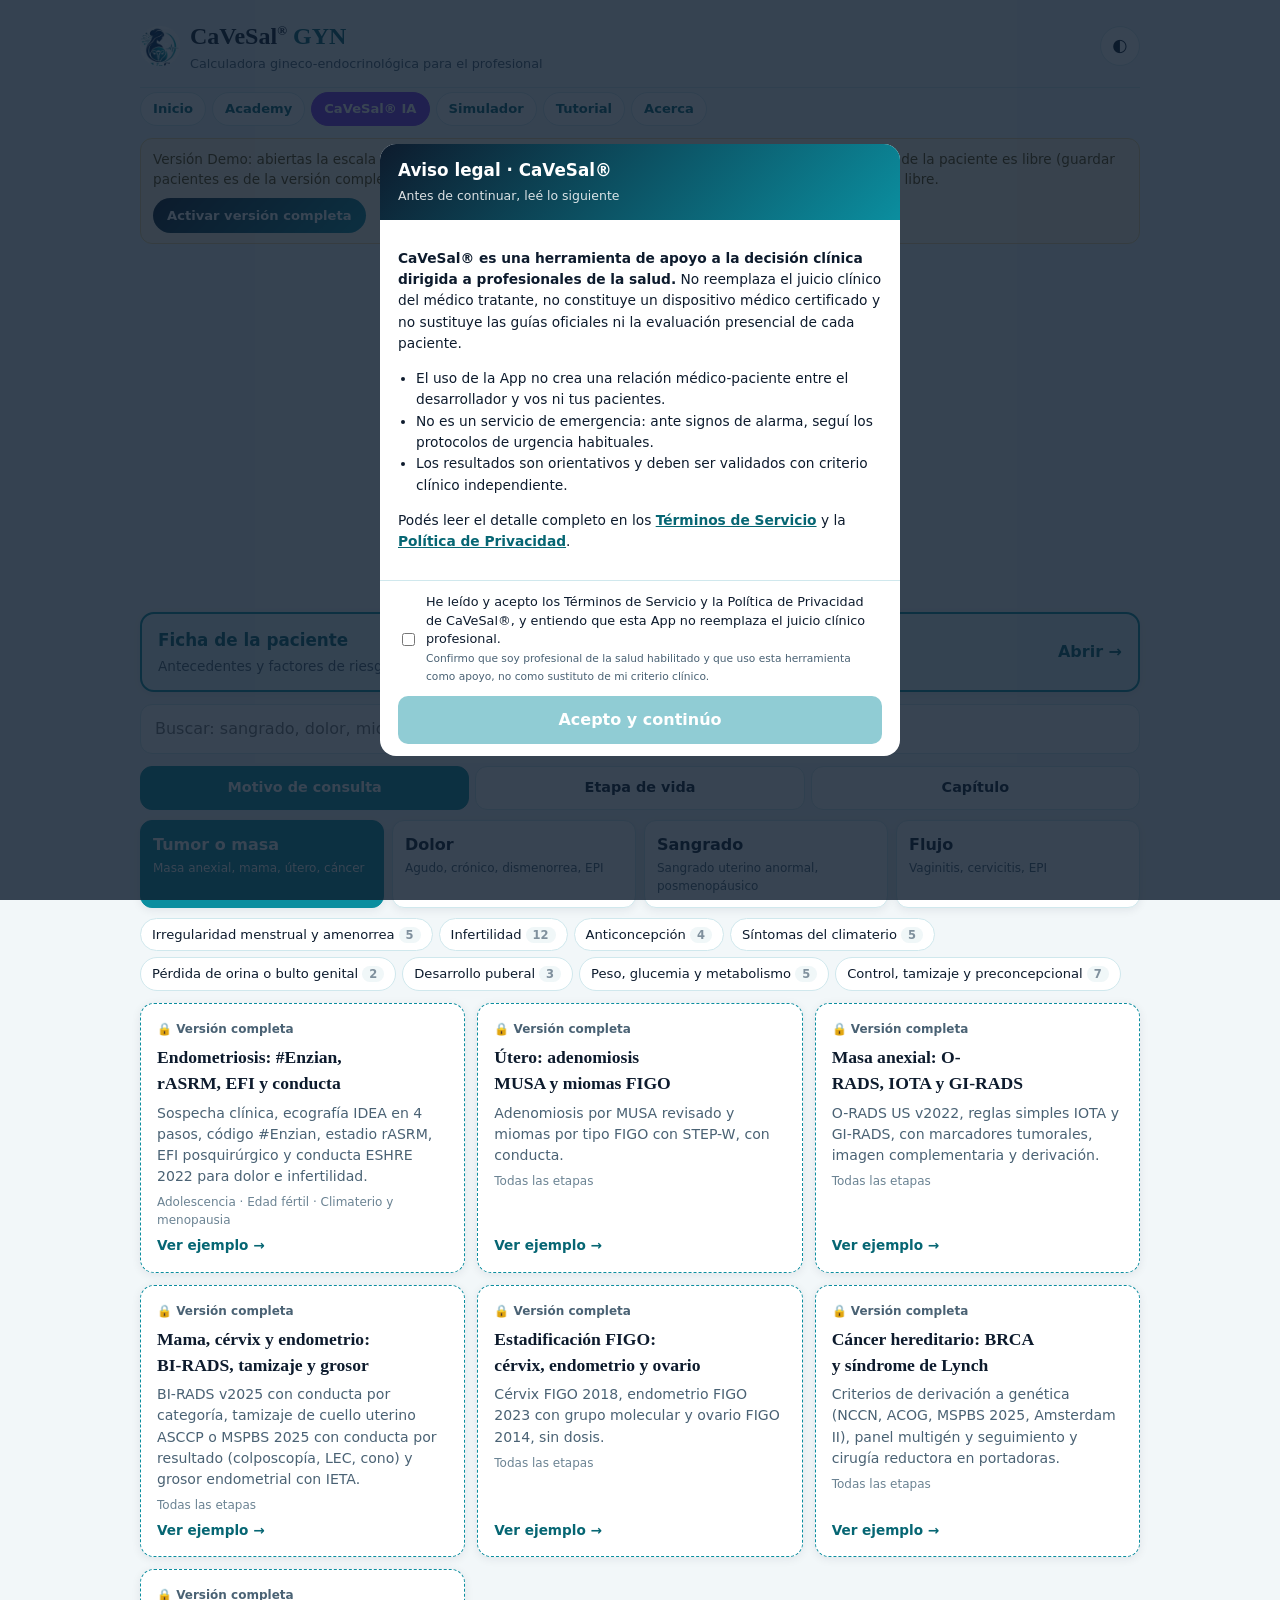
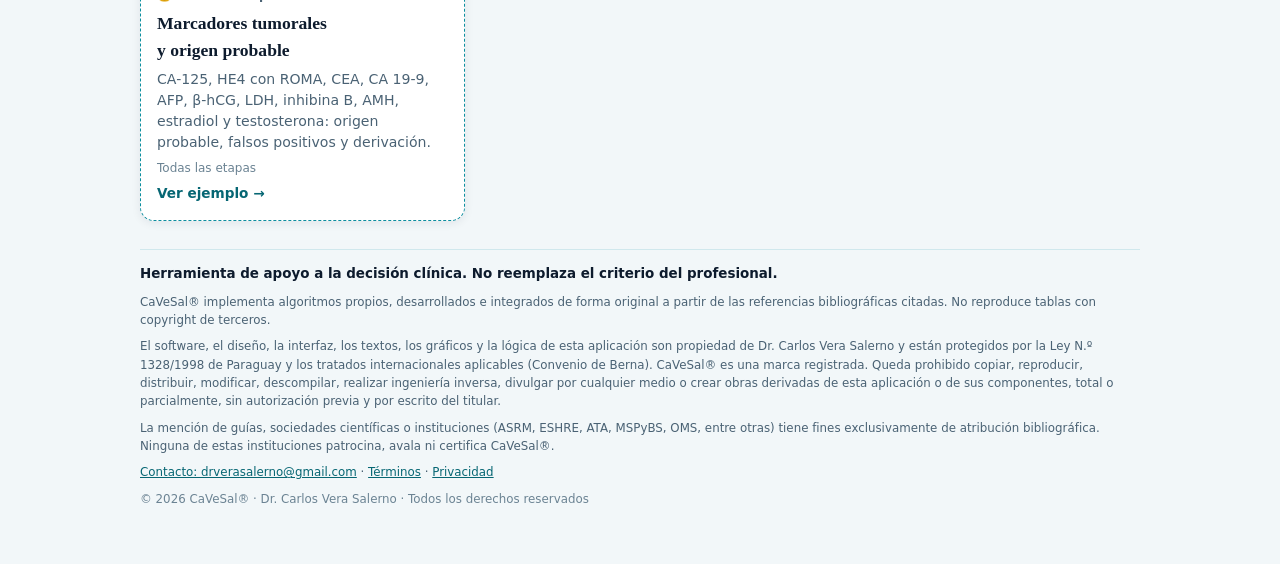
==== commit 40177bd2: "Elección del progestágeno y anticoncepción de emergencia (sw v8) Co-authored-by: Perplexity <noreply" ====
--- a/demo/index.html
+++ b/demo/index.html
@@ -160,6 +160,8 @@
 <script src="../js/sho.js"></script>
 <script src="../js/metodos.js"></script>
 <script src="../js/genetica.js"></script>
+<script src="../js/progestagenos.js"></script>
+<script src="../js/aemergencia.js"></script>
 <script src="../js/puente.js"></script>
 <script src="../js/app.js"></script>
 <script src="../js/pwa.js"></script>
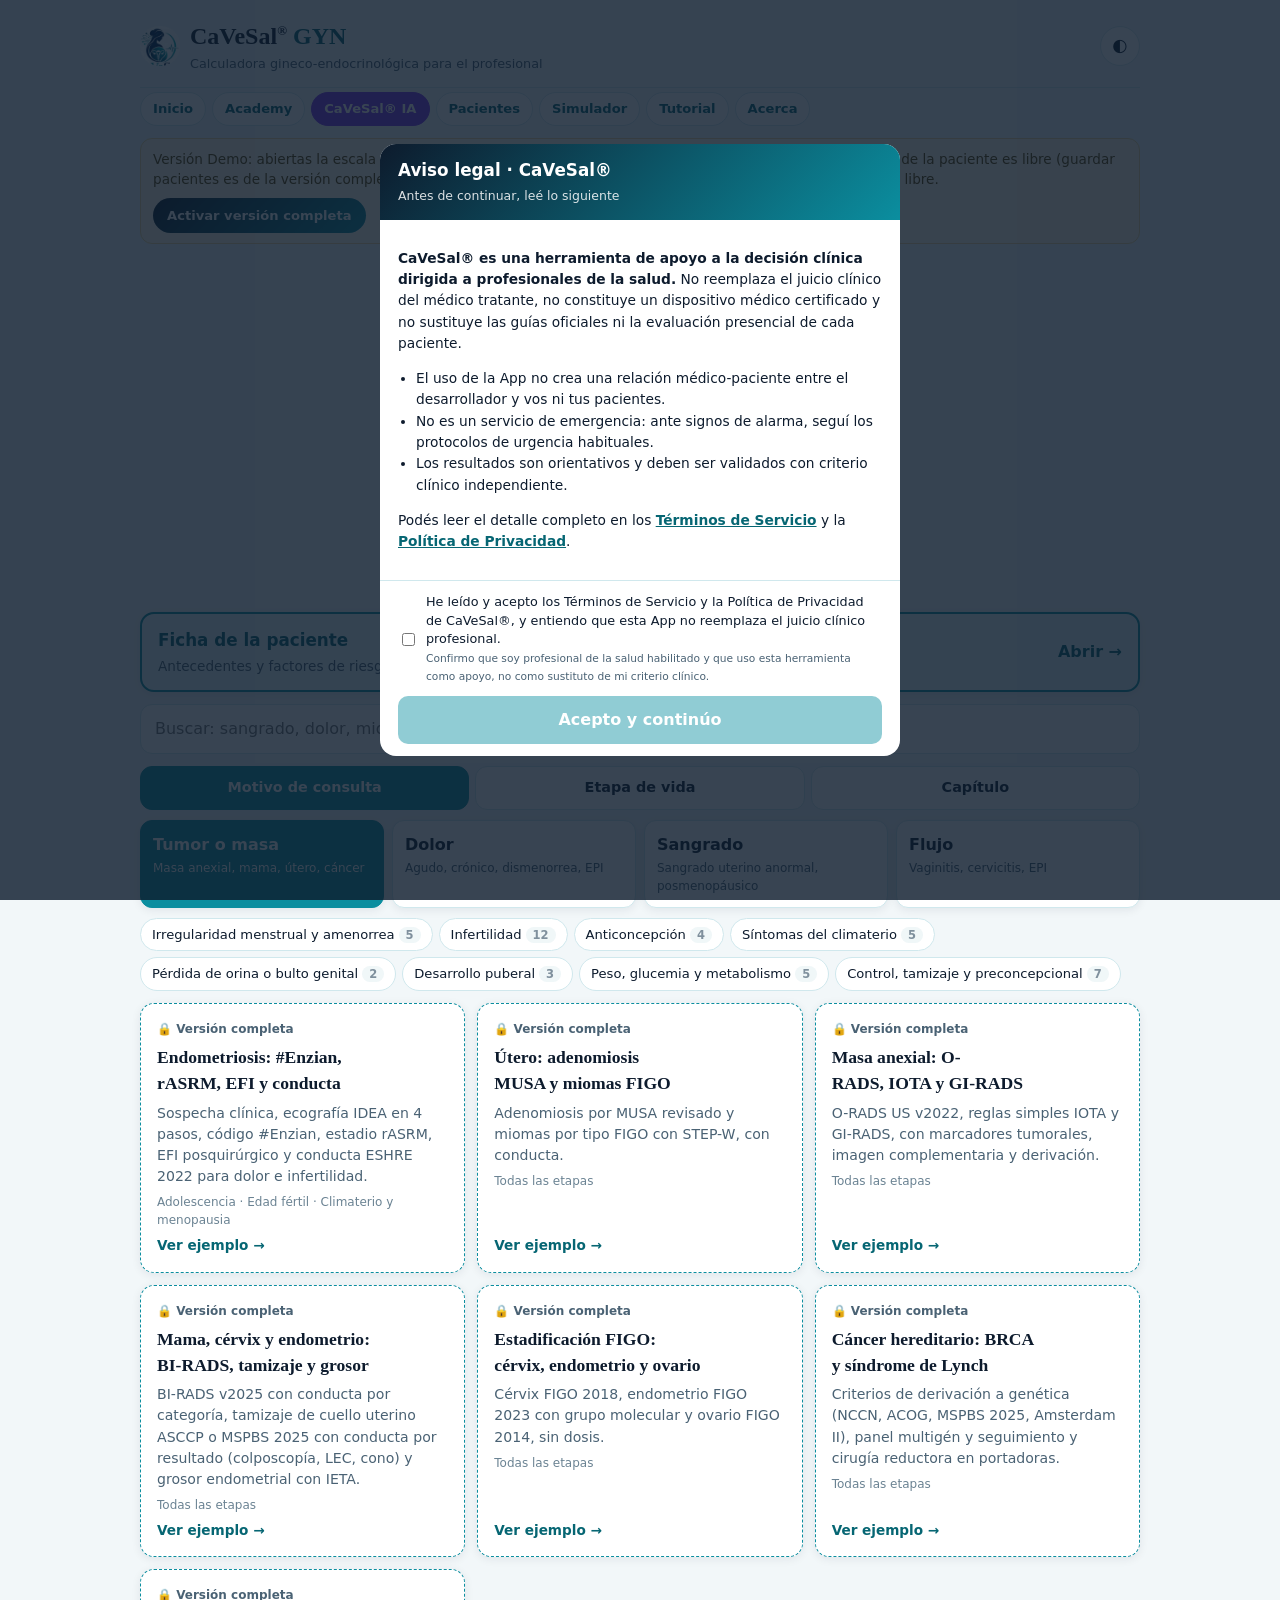
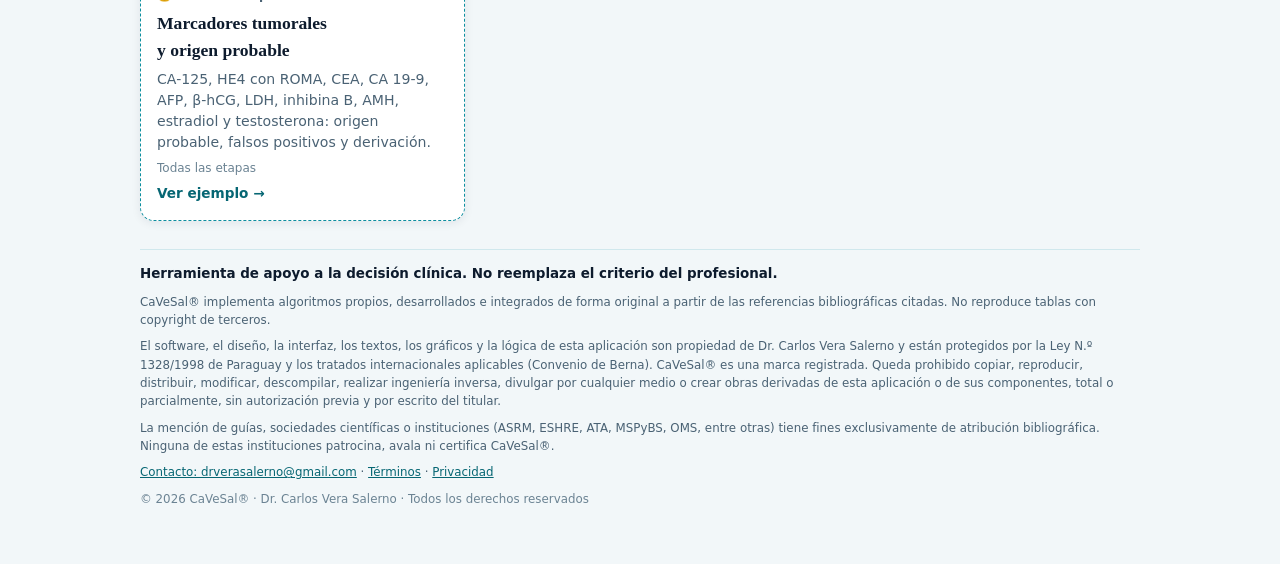
==== commit 74bfc7c6: "Pestaña Pacientes: lista, backup .json, Google Drive, combinar o reemplazar (solo Full, sw v10) Co-a" ====
--- a/demo/index.html
+++ b/demo/index.html
@@ -89,6 +89,7 @@
     <a class="pill" href="#">Inicio</a>
     <a class="pill" href="/academy/">Academy</a>
     <a class="pill pill-ia" href="https://ia.cavesal.app/" target="_blank" rel="noopener">CaVeSal® IA</a>
+    <a class="pill" href="#pacientes">Pacientes</a>
     <a class="pill" href="../simulador.html">Simulador</a>
     <a class="pill" href="../manual.html">Tutorial</a>
     <a class="pill" href="../acerca.html">Acerca</a>
@@ -152,6 +153,7 @@
 <script src="../js/epi.js"></script>
 <script src="../js/dolor.js"></script>
 <script src="../js/ficha.js"></script>
+<script src="../js/pacientes.js"></script>
 <script src="../js/laboratorio.js"></script>
 <script src="../js/marcadores.js"></script>
 <script src="../js/ecogin.js"></script>
--- a/css/estilos.css
+++ b/css/estilos.css
@@ -277,3 +277,10 @@
 .mec-c.c1{background:#2e7d32}.mec-c.c2{background:#9a6b00}.mec-c.c3{background:#c25a00}.mec-c.c4{background:#b3261e}
 .tabla tr.mt-uso td{border-top:0;padding-top:0;font-size:.84rem;color:var(--ink-soft)}
 .tabla tr.mt-uso .lista{margin:0}
+
+/* Mis pacientes */
+.pc-top{display:flex;gap:8px;margin:0 0 12px}.pc-top input{flex:1;min-width:0;padding:10px 12px;border:1px solid var(--line);border-radius:10px;font:inherit}
+.pc-2{display:grid;grid-template-columns:1fr 1fr;gap:8px;margin:8px 0}.pc-2 .btn-sec{text-align:center;text-decoration:none;padding:12px 8px}
+.pc-sub{margin:12px 0 4px}.pc-file{display:block;text-align:center;margin-top:8px;cursor:pointer}
+.pc-lock{text-align:center;padding:18px;border:1px solid var(--line);border-radius:14px}.pc-lock .lista{text-align:left;display:inline-block}.pc-ic{font-size:1.8rem}
+@media (max-width:420px){.pc-2{grid-template-columns:1fr}}
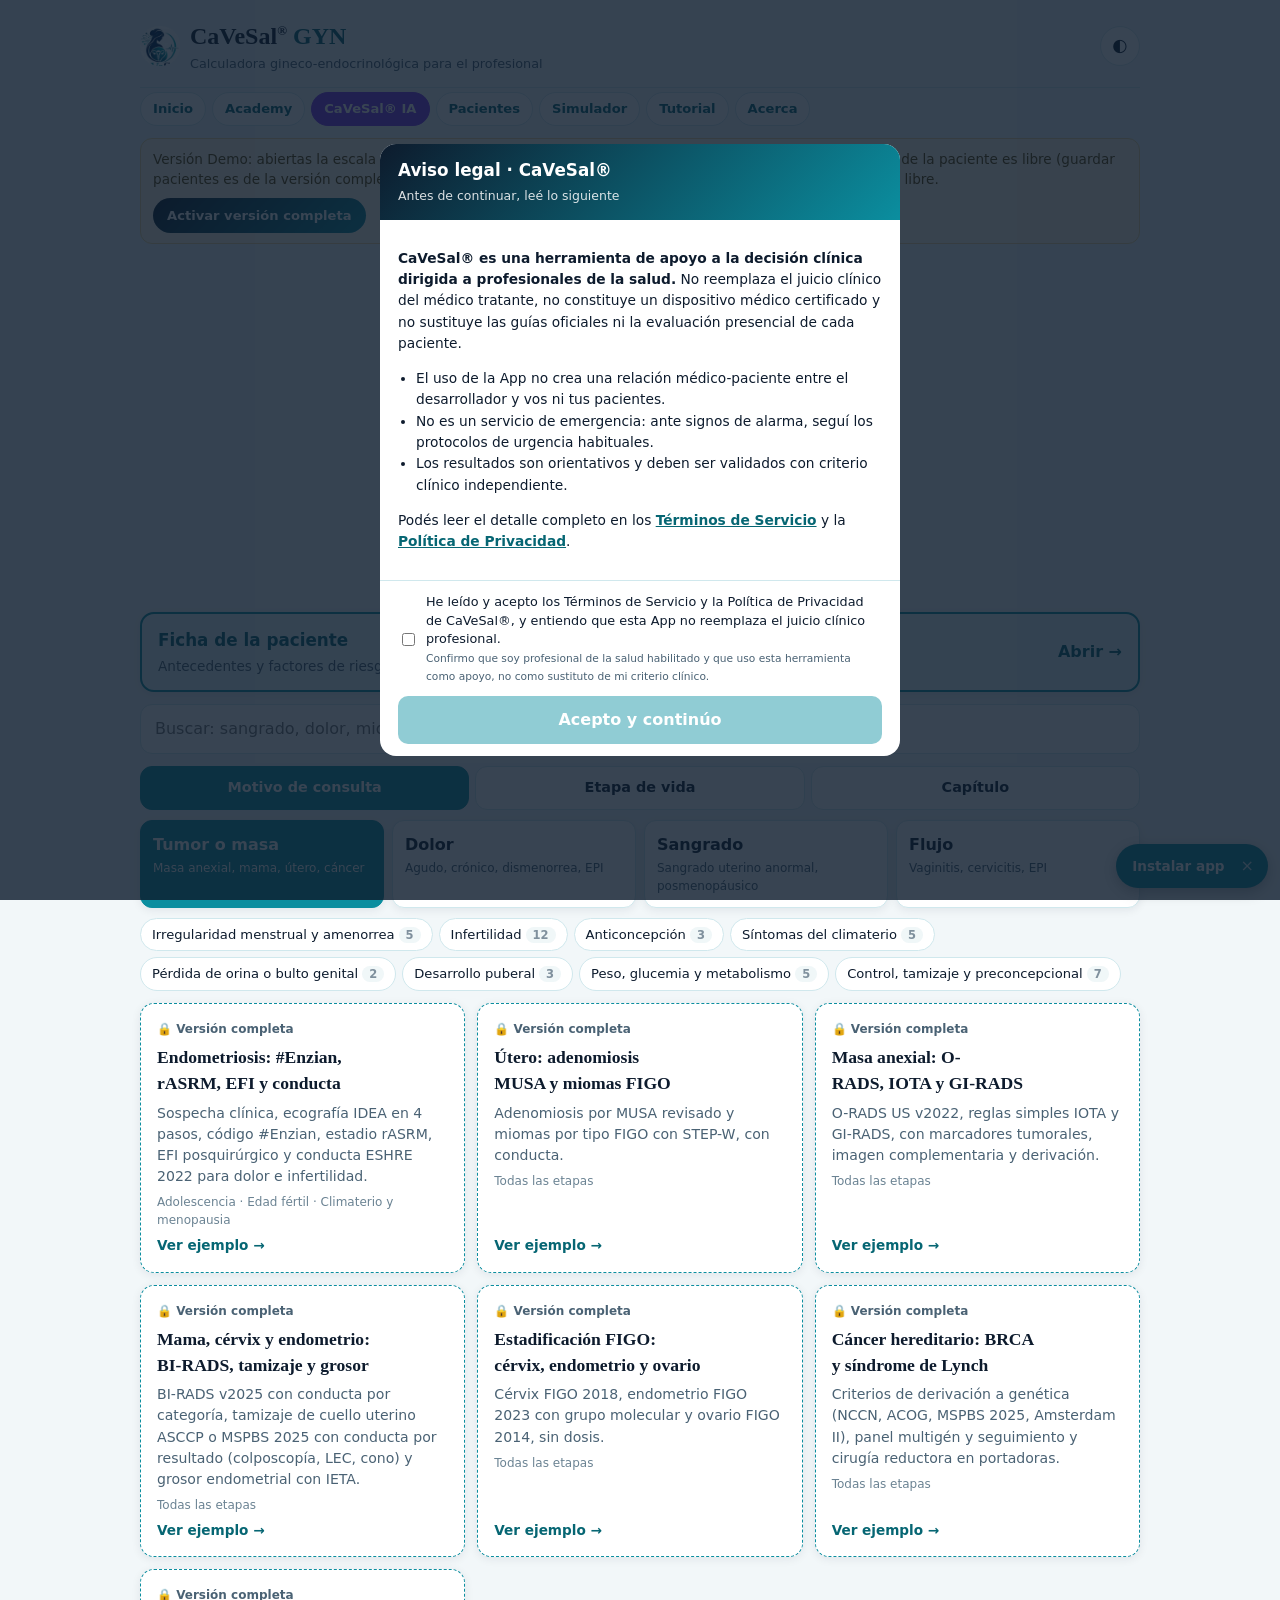
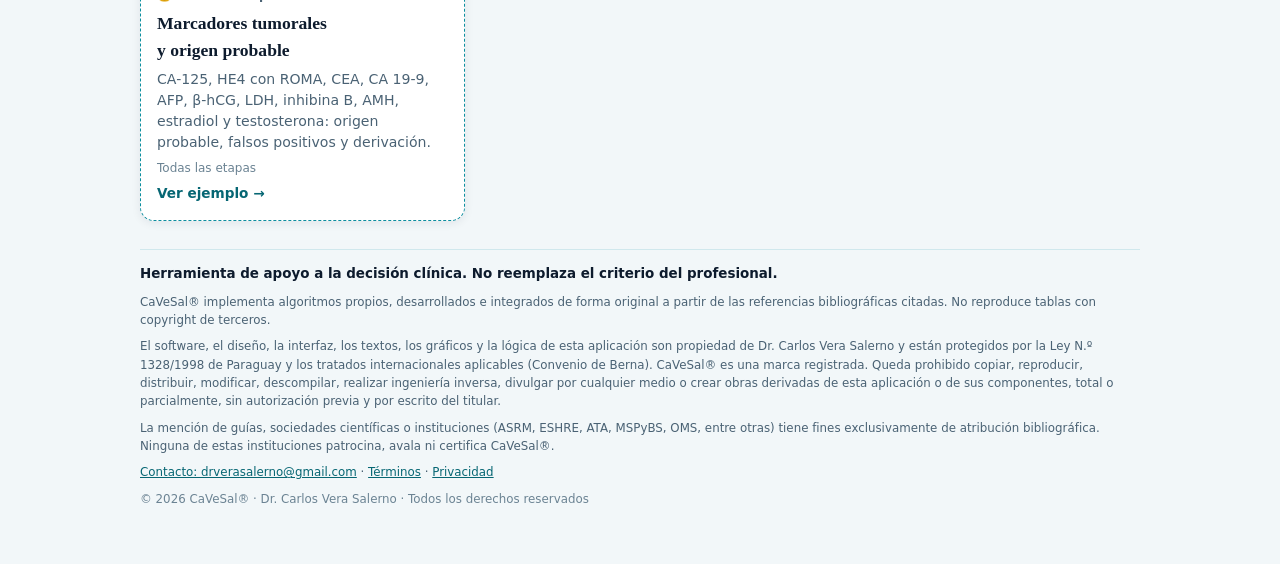
==== commit 01082be6: "Puente GYN → CaVeSal® IA: «Analizar con CaVeSal® IA» al pie de cada pantalla (mismo contrato que la " ====
--- a/demo/index.html
+++ b/demo/index.html
@@ -165,6 +165,7 @@
 <script src="../js/progestagenos.js"></script>
 <script src="../js/aemergencia.js"></script>
 <script src="../js/puente.js"></script>
+<script src="../js/ia.js"></script>
 <script src="../js/app.js"></script>
 <script src="../js/pwa.js"></script>
 <script>/* Academy se abre aparte (no reemplaza la app) y lleva la clave para entrar directo. En la Demo queda bloqueada: pide la clave. */
--- a/css/estilos.css
+++ b/css/estilos.css
@@ -274,7 +274,21 @@
 @media (max-width:640px){.tiles{grid-template-columns:repeat(2,1fr)}.tab{font-size:.8rem}}
 /* Entrega C · métodos anticonceptivos */
 .mec-c{display:inline-block;min-width:1.8em;text-align:center;padding:2px 6px;border-radius:6px;font-weight:700;color:#fff}
-.mec-c.c1{background:#2e7d32}.mec-c.c2{background:#9a6b00}.mec-c.c3{background:#c25a00}.mec-c.c4{background:#b3261e}
+.mec-c.c1,.mec-c.cA{background:#1b5e20;color:#fff}.mec-c.c2{background:#81c784;color:#0b2e0f}.mec-c.c3,.mec-c.cC{background:#fdd835;color:#3a2e00}.mec-c.c4,.mec-c.cD{background:#c62828;color:#fff}.mec-c.cS{background:#6a1b9a;color:#fff}.mec-c.cNA{background:#757575;color:#fff}
+.mec-c.cINV{background:transparent;color:var(--ink-soft);border:1.5px dashed var(--line);font-weight:600}
+.mec-c.cTXT{font-weight:600;font-size:.8rem;background:var(--surface);color:var(--ink);border:1px solid var(--line)}.mec-c.cTXT.c-verde{border-color:#1b5e20}.mec-c.cTXT.c-ambar{border-color:#b08800}
+.fila.verdeclaro{background:var(--ok-soft);border-color:var(--ok-line);border-left-color:#81c784}.fila.violeta{border-left-color:#6a1b9a}
+.mc-cats{border:2px solid var(--teal);border-radius:14px;padding:10px 14px;margin:0 0 10px;background:var(--surface)}.mc-cats>summary{font-weight:800;font-size:1.05rem;color:var(--teal-ink);cursor:pointer}
+.mc-cats-l{display:grid;gap:8px;margin-top:8px}.mc-cat-r{display:flex;gap:10px;align-items:flex-start}.mc-cat-r .mec-c{min-width:2.4em;font-size:1.1rem;padding:6px 8px}
+.mc-acc{margin:0 0 10px}.mc-ley{border:1px solid var(--line);border-radius:12px;padding:8px 12px;margin:0 0 12px;background:var(--surface-2)}
+.mc-paso{margin:14px 0}.mc-ph{font-size:1rem;margin:0 0 8px;color:var(--teal-ink);border-bottom:2px solid var(--teal-soft);padding-bottom:4px}
+.mc-cond{margin:6px 0}.mc-uno{display:inline-block;margin:4px 6px 4px 0}.mc-cn{font-size:.84rem;font-weight:700;margin:6px 0 4px}.mc-ops{display:flex;flex-wrap:wrap;gap:6px}
+.mc-marcadas{display:flex;flex-wrap:wrap;gap:6px;align-items:center;margin:0 0 8px}.mc-filtros{display:flex;flex-wrap:wrap;gap:6px;margin:0 0 10px}
+.mc-fam>summary{font-weight:700;cursor:pointer;padding:4px 0}.mc-fam>summary .mec-c{margin-left:4px}
+.mt-item{margin:6px 0;display:block}.mt-item>summary{cursor:pointer;list-style:none;display:flex;flex-wrap:wrap;gap:6px;align-items:center}.mt-item>summary::-webkit-details-marker{display:none}
+.mc-tag{font-size:.72rem;font-weight:700;padding:2px 8px;border-radius:999px;background:#fdd835;color:#3a2e00}
+.mc-ficha{display:grid;grid-template-columns:auto 1fr;gap:2px 10px;font-size:.86rem;margin:8px 0}.mc-ficha dt{font-weight:700;color:var(--ink-soft)}.mc-ficha dd{margin:0}
+.mc-ley-b{font-size:.78rem;line-height:1.9;margin:10px 0;padding:8px 10px;border-radius:10px;background:var(--surface-2);border:1px solid var(--line)}
 .tabla tr.mt-uso td{border-top:0;padding-top:0;font-size:.84rem;color:var(--ink-soft)}
 .tabla tr.mt-uso .lista{margin:0}
 
@@ -284,3 +298,11 @@
 .pc-sub{margin:12px 0 4px}.pc-file{display:block;text-align:center;margin-top:8px;cursor:pointer}
 .pc-lock{text-align:center;padding:18px;border:1px solid var(--line);border-radius:14px}.pc-lock .lista{text-align:left;display:inline-block}.pc-ic{font-size:1.8rem}
 @media (max-width:420px){.pc-2{grid-template-columns:1fr}}
+
+.ia-bar{display:flex;flex-wrap:wrap;gap:10px;align-items:center;justify-content:space-between;margin:18px 0 4px;padding:12px 14px;border:1px solid rgba(124,58,237,.35);border-left:4px solid #7c3aed;border-radius:12px;background:rgba(124,58,237,.06)}
+.ia-bar div{flex:1 1 240px;display:flex;flex-direction:column;gap:2px}
+.ia-bar strong{color:#5b21b6}
+[data-theme="dark"] .ia-bar strong{color:#c4b5fd}
+.ia-bar span{font-size:.82rem;opacity:.85}
+.btn-ia{background:#7c3aed;color:#fff;border:0;border-radius:10px;padding:10px 14px;font-weight:700;cursor:pointer}
+.btn-ia:hover{background:#6d28d9}
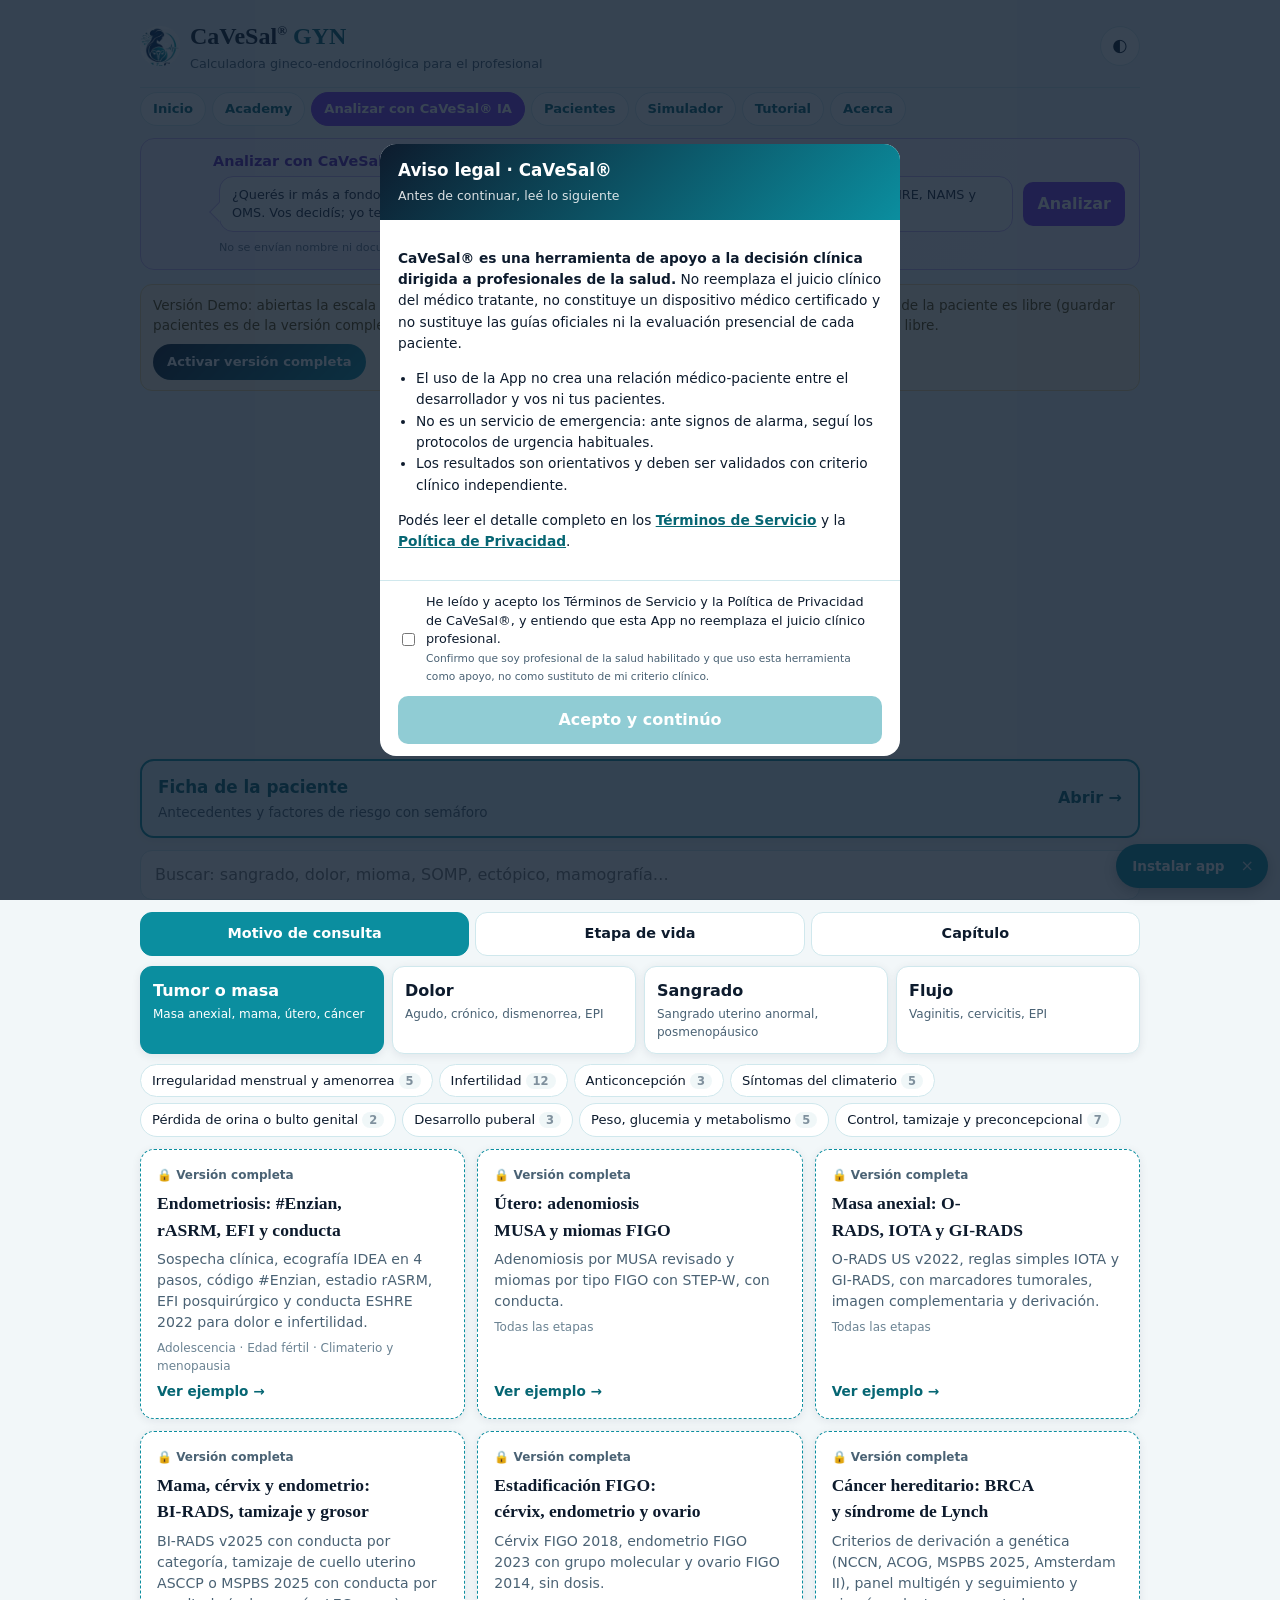
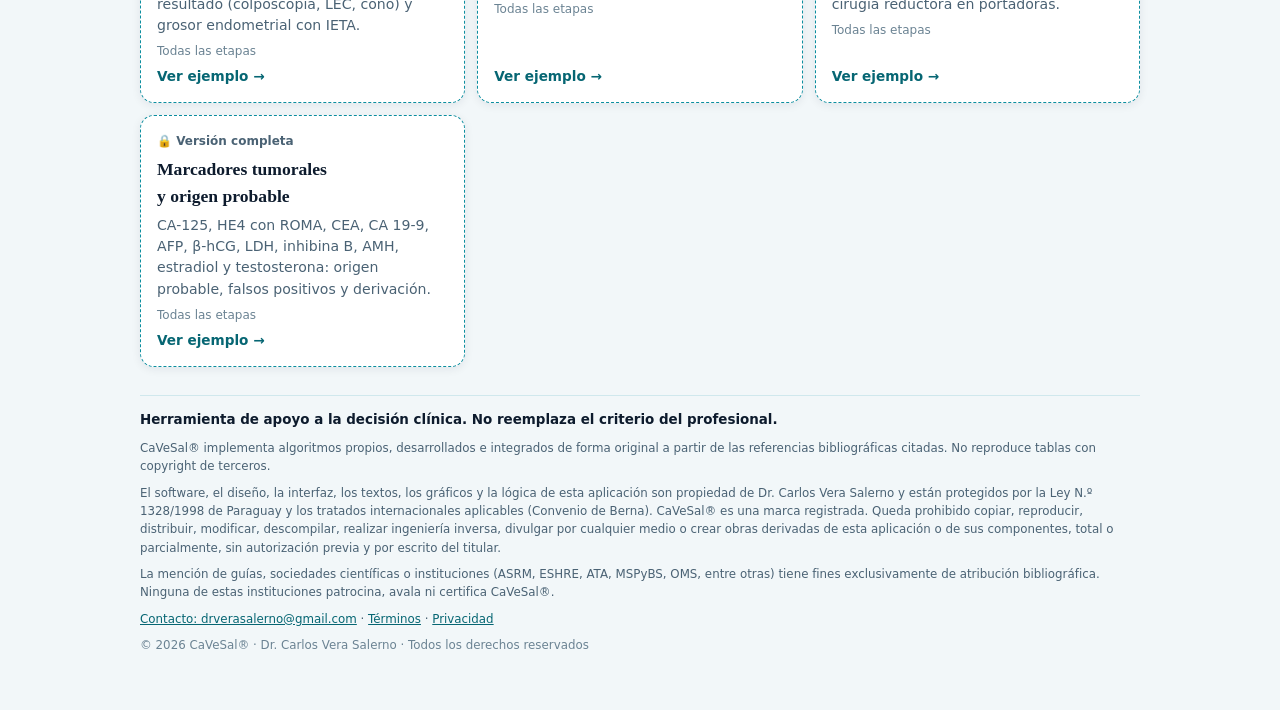
==== commit dbf612f9: "Plan anual: lic=2 y avisos de vencimiento en GYN (vuelve a la Demo al vencer) Co-authored-by: Perple" ====
--- a/demo/index.html
+++ b/demo/index.html
@@ -126,6 +126,7 @@
 
 <script src="../js/textos-es.js"></script>
 <script src="../js/cvs-lic.js"></script>
+<script src="../js/cvs-plan.js"></script>
 <script src="../js/licencia.js"></script>
 <script src="../js/fertilidad.js"></script>
 <script src="../js/preconcepcional.js"></script>
--- a/css/estilos.css
+++ b/css/estilos.css
@@ -306,3 +306,18 @@
 .ia-bar span{font-size:.82rem;opacity:.85}
 .btn-ia{background:#7c3aed;color:#fff;border:0;border-radius:10px;padding:10px 14px;font-weight:700;cursor:pointer}
 .btn-ia:hover{background:#6d28d9}
+/* Robotita de CaVeSal® IA debajo de las pestañas (mismo diseño que Prenatal, HC y Emergencias) */
+.ia-mz-card{display:flex;align-items:center;justify-content:space-between;gap:10px;flex-wrap:wrap;margin:0 0 14px;padding:12px 14px;border-radius:14px;background:linear-gradient(135deg,#f5f0ff,#faf7ff);border:1.5px solid #c9b3f5}
+.ia-mz{display:flex;align-items:flex-end;gap:10px;flex:1 1 300px;min-width:0}
+.ia-mz-anim{display:block;flex-shrink:0;width:48px;aspect-ratio:120/256;background:url(https://cavesal.app/img/landing/mascota-ia-anim.webp) 0 0/800% 100% no-repeat;animation:iaMzOrb 1.6s steps(8) infinite,iaMzBob 3.2s ease-in-out infinite;filter:drop-shadow(0 2px 3px rgba(13,27,45,.22))}
+@keyframes iaMzOrb{to{background-position:114.2857% 0}}
+@keyframes iaMzBob{50%{transform:translateY(-4px)}}
+.ia-mz-body{min-width:0;flex:1}
+.ia-mz-title{font-size:.9rem;font-weight:700;color:#5b21b6;margin-bottom:4px}
+.ia-mz-bub{position:relative;background:#fff;border:1.5px solid #c9b3f5;border-radius:14px;padding:9px 12px;font-size:.8rem;line-height:1.4;color:#1e293b;margin:0 0 8px 6px}
+.ia-mz-bub::before{content:"";position:absolute;left:-8px;bottom:12px;width:13px;height:13px;background:#fff;border-left:1.5px solid #c9b3f5;border-bottom:1.5px solid #c9b3f5;transform:rotate(45deg)}
+.ia-mz-priv{font-size:.7rem;color:#64748b;margin-left:6px}
+[data-theme="dark"] .ia-mz-card{background:linear-gradient(135deg,#2a1f45,#231a3a);border-color:#5b4a8a}
+[data-theme="dark"] .ia-mz-title{color:#c4b5fd}
+[data-theme="dark"] .ia-mz-priv{color:#a8b3c4}
+@media (prefers-reduced-motion:reduce){.ia-mz-anim{animation:none;background-position:57.14% 0}}
